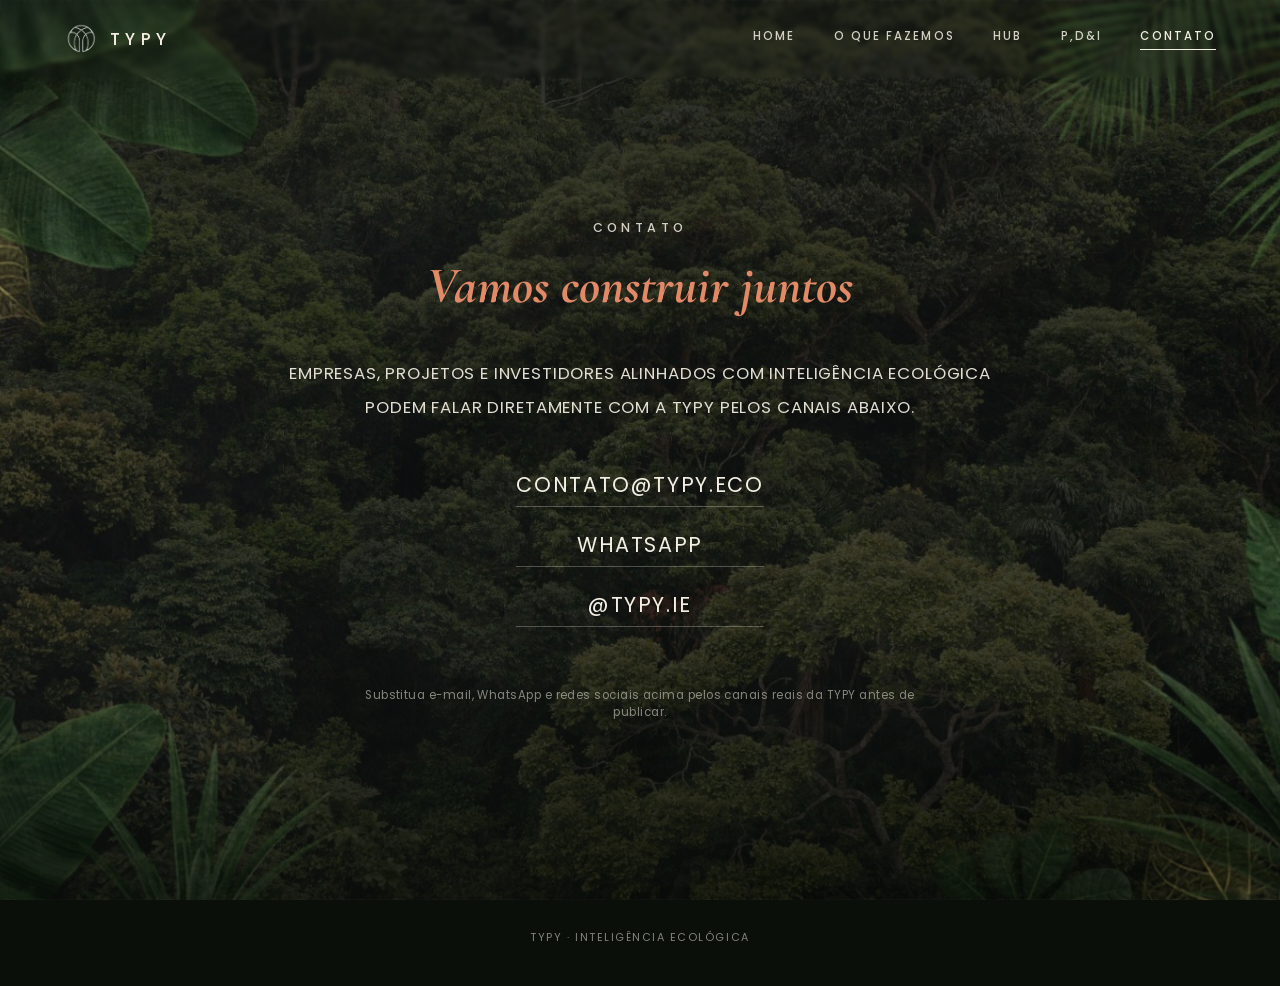
==== contato.html @ 2d9fed61 "Site inicial TYPY — Inteligencia Ecologica Repositorio dedicado ao site TYPY, migrado de site-bio/ty" ====
<!DOCTYPE html>
<html lang="pt-BR">
<head>
<meta charset="UTF-8">
<meta name="viewport" content="width=device-width, initial-scale=1.0">
<title>Contato — TYPY</title>
<meta name="description" content="Fale com a TYPY — Inteligência Ecológica.">
<link rel="preconnect" href="https://fonts.googleapis.com">
<link href="https://fonts.googleapis.com/css2?family=Cormorant+Garamond:ital,wght@0,400;0,500;0,600;1,400&family=Poppins:wght@300;400;500;600&display=swap" rel="stylesheet">
<link rel="stylesheet" href="assets/style.css">
</head>
<body>

<div class="forest-bg"></div>
<div class="vignette"></div>

<header class="nav">
  <a href="index.html" class="brand">
    <img class="brand-mark" src="images/logo-mark.png" alt="">
    <span class="brand-word">TYPY</span>
  </a>
  <nav class="nav-links">
    <a href="index.html">Home</a>
    <a href="o-que-fazemos.html">O Que Fazemos</a>
    <a href="hub.html">Hub</a>
    <a href="pdi.html">P,D&amp;I</a>
    <a href="contato.html" class="active">Contato</a>
  </nav>
  <button class="nav-toggle" aria-label="Abrir menu">☰</button>
</header>

<main>

  <section class="panel">
    <p class="eyebrow">Contato</p>
    <h1 class="insp-title">Vamos construir juntos</h1>
    <p class="ie-text" style="margin-top:0;">
      Empresas, projetos e investidores alinhados com Inteligência Ecológica
      podem falar diretamente com a TYPY pelos canais abaixo.
    </p>

    <div class="contact-list">
      <a href="mailto:contato@typy.eco">contato@typy.eco</a>
      <a href="https://wa.me/5500000000000" target="_blank" rel="noopener">WhatsApp</a>
      <a href="https://instagram.com/typy.ie" target="_blank" rel="noopener">@typy.ie</a>
    </div>

    <p class="note">Substitua e-mail, WhatsApp e redes sociais acima pelos canais reais da TYPY antes de publicar.</p>
  </section>

</main>

<footer class="site-footer">TYPY · Inteligência Ecológica</footer>

<script src="assets/main.js"></script>
</body>
</html>
---- assets/style.css ----
/* ============================================================
   TYPY — Inteligência Ecológica
   Folha de estilos compartilhada por todas as páginas
   ============================================================ */

* { margin: 0; padding: 0; box-sizing: border-box; }

:root {
  --forest-950: #0a0f0a;
  --forest-900: #10160f;
  --forest-800: #1b241a;
  --forest-700: #29342a;
  --coral: #e28a68;
  --coral-light: #eea988;
  --cream: #f3efe4;
  --gray: #b7b7ac;
  --line: rgba(243, 239, 228, 0.28);
  --font-sans: 'Poppins', sans-serif;
  --font-serif: 'Cormorant Garamond', serif;
}

html {
  scroll-behavior: smooth;
  scroll-snap-type: y proximity;
}

body {
  background: var(--forest-950);
  color: var(--cream);
  font-family: var(--font-sans);
  overflow-x: hidden;
}

a { color: inherit; text-decoration: none; }
ul { list-style: none; }
img { max-width: 100%; display: block; }

/* ---------- fundo de floresta (foto real) ---------- */

.forest-bg {
  position: fixed;
  inset: 0;
  z-index: -3;
  background: #0a0f0a url("../images/forest-bg.jpg") center / cover no-repeat;
}

/* vinheta leve — a própria foto já traz as folhas de canto e o escurecimento */
.vignette {
  position: fixed;
  inset: 0;
  z-index: -1;
  pointer-events: none;
  background:
    linear-gradient(180deg, rgba(6, 10, 6, 0.35) 0%, rgba(6, 10, 6, 0.1) 25%, rgba(6, 10, 6, 0.15) 70%, rgba(4, 7, 4, 0.55) 100%);
}

/* ---------- navegação ---------- */

.nav {
  position: fixed;
  top: 0;
  left: 0;
  right: 0;
  z-index: 50;
  display: flex;
  align-items: center;
  justify-content: space-between;
  padding: 22px clamp(20px, 5vw, 64px);
  backdrop-filter: blur(2px);
}

.brand {
  display: flex;
  align-items: center;
  gap: 12px;
}

.brand-mark { width: 34px; height: 34px; flex-shrink: 0; object-fit: contain; }

.brand-word {
  font-family: var(--font-sans);
  font-weight: 500;
  font-size: 1.05rem;
  letter-spacing: 0.32em;
}

.nav-links {
  display: flex;
  gap: clamp(18px, 3vw, 40px);
}

.nav-links a {
  font-size: 0.72rem;
  font-weight: 500;
  letter-spacing: 0.18em;
  text-transform: uppercase;
  padding-bottom: 4px;
  border-bottom: 1px solid transparent;
  white-space: nowrap;
  opacity: 0.85;
  transition: opacity 0.2s, border-color 0.2s;
}

.nav-links a:hover { opacity: 1; }

.nav-links a.active {
  opacity: 1;
  border-bottom-color: var(--cream);
}

.nav-toggle {
  display: none;
  background: none;
  border: none;
  color: var(--cream);
  font-size: 1.4rem;
  cursor: pointer;
}

@media (max-width: 820px) {
  .nav-links {
    position: fixed;
    top: 0;
    right: 0;
    height: 100vh;
    width: min(78vw, 320px);
    background: var(--forest-900);
    flex-direction: column;
    justify-content: center;
    align-items: flex-start;
    gap: 30px;
    padding: 40px;
    transform: translateX(100%);
    transition: transform 0.3s ease;
    box-shadow: -10px 0 40px rgba(0,0,0,0.4);
  }
  .nav-links.open { transform: translateX(0); }
  .nav-toggle { display: block; z-index: 60; }
}

/* ---------- painéis de tela cheia ---------- */

.panel {
  min-height: 100vh;
  min-height: 100svh;
  display: flex;
  flex-direction: column;
  align-items: center;
  justify-content: center;
  text-align: center;
  padding: 140px clamp(20px, 8vw, 120px) 100px;
  scroll-snap-align: start;
  position: relative;
}

.eyebrow {
  font-size: 0.78rem;
  font-weight: 500;
  letter-spacing: 0.35em;
  text-transform: uppercase;
  color: var(--cream);
  opacity: 0.85;
  margin-bottom: 18px;
}

.reveal {
  opacity: 0;
  transform: translateY(24px);
  transition: opacity 0.8s ease, transform 0.8s ease;
}
.reveal.in-view { opacity: 1; transform: translateY(0); }

/* ---------- home / hero ---------- */

.hero-mark {
  width: clamp(150px, 22vw, 260px);
  height: auto;
  margin-bottom: 28px;
  object-fit: contain;
}

.hero-word {
  font-family: var(--font-sans);
  font-weight: 500;
  font-size: clamp(3rem, 12vw, 7rem);
  letter-spacing: 0.28em;
  line-height: 1;
  margin-left: 0.28em; /* compensa o letter-spacing no centro óptico */
}

.hero-tagline {
  margin-top: 22px;
  font-size: clamp(1rem, 2.4vw, 1.4rem);
  letter-spacing: 0.22em;
  text-transform: uppercase;
  font-weight: 300;
  color: var(--cream);
}

/* ---------- seção IE ---------- */

.ie-big {
  font-family: var(--font-serif);
  font-weight: 500;
  color: var(--coral);
  font-size: clamp(5rem, 18vw, 11rem);
  line-height: 1;
}

.ie-sub {
  margin-top: 8px;
  font-size: clamp(1.1rem, 3vw, 1.8rem);
  letter-spacing: 0.28em;
  text-transform: uppercase;
  font-weight: 400;
}

.ie-text {
  margin-top: 36px;
  max-width: 760px;
  font-size: clamp(0.85rem, 1.6vw, 1.05rem);
  letter-spacing: 0.05em;
  text-transform: uppercase;
  line-height: 2;
  color: var(--cream);
  opacity: 0.92;
}

/* ---------- inspiração ---------- */

.insp-title {
  font-family: var(--font-serif);
  font-style: italic;
  color: var(--coral);
  font-size: clamp(1.8rem, 5vw, 3.2rem);
  margin-bottom: 40px;
}

.insp-lines {
  max-width: 780px;
  display: flex;
  flex-direction: column;
  gap: 26px;
}

.insp-lines p {
  font-size: clamp(0.95rem, 2vw, 1.3rem);
  text-transform: uppercase;
  letter-spacing: 0.04em;
  line-height: 1.6;
}

.insp-quote {
  font-style: italic;
  color: var(--gray);
}

.insp-final {
  margin-top: 12px;
  color: var(--coral);
  font-weight: 600;
  font-size: clamp(1.1rem, 2.4vw, 1.6rem) !important;
}

/* ---------- frentes (o que fazemos) ---------- */

.frentes {
  width: 100%;
  max-width: 900px;
  display: flex;
  flex-direction: column;
  gap: 40px;
}

.frente-row {
  display: flex;
  align-items: baseline;
  justify-content: center;
  gap: clamp(16px, 4vw, 48px);
  flex-wrap: wrap;
  text-align: left;
}

.frente-tag {
  font-family: var(--font-serif);
  font-weight: 600;
  color: var(--coral);
  font-size: clamp(2.2rem, 7vw, 4rem);
  line-height: 1;
}

.frente-copy h3 {
  font-size: clamp(1.1rem, 2.6vw, 1.6rem);
  font-weight: 500;
  margin-bottom: 6px;
}

.frente-copy p {
  font-size: clamp(0.8rem, 1.6vw, 1rem);
  color: var(--gray);
  max-width: 420px;
}

.frente-divider {
  width: 100%;
  height: 1px;
  background: var(--line);
}

/* ---------- objetivos ---------- */

.obj-list {
  display: flex;
  flex-direction: column;
  gap: 26px;
}

.obj-list li {
  font-size: clamp(1.1rem, 3.2vw, 1.8rem);
  letter-spacing: 0.06em;
  text-transform: uppercase;
  font-weight: 400;
}

.obj-final {
  margin-top: 20px;
}

.obj-final .fomentar {
  display: block;
  color: var(--coral);
  font-weight: 600;
  font-size: clamp(1.4rem, 4vw, 2.2rem);
  letter-spacing: 0.1em;
  text-transform: uppercase;
}

.obj-final .economia {
  display: block;
  color: var(--coral);
  font-weight: 400;
  font-size: clamp(1rem, 2.6vw, 1.4rem);
  letter-spacing: 0.14em;
  text-transform: uppercase;
  margin-top: 6px;
}

/* ---------- páginas de detalhe (HUB / P,D&I) ---------- */

.detail-tag {
  font-family: var(--font-serif);
  font-weight: 600;
  color: var(--coral);
  font-size: clamp(2.4rem, 8vw, 4.5rem);
  line-height: 1;
  margin-bottom: 14px;
}

.detail-title {
  font-size: clamp(1.3rem, 3.4vw, 2rem);
  font-weight: 500;
  margin-bottom: 10px;
}

.detail-subtitle {
  color: var(--gray);
  max-width: 560px;
  font-size: clamp(0.85rem, 1.8vw, 1.05rem);
  margin-bottom: 56px;
}

.pillars {
  width: 100%;
  max-width: 960px;
  display: grid;
  grid-template-columns: repeat(auto-fit, minmax(220px, 1fr));
  gap: 32px;
  text-align: left;
}

.pillar {
  border-top: 1px solid var(--line);
  padding-top: 18px;
}

.pillar-index {
  color: var(--coral);
  font-family: var(--font-serif);
  font-size: 1.4rem;
  font-weight: 600;
  display: block;
  margin-bottom: 8px;
}

.pillar h4 {
  font-size: 1rem;
  letter-spacing: 0.04em;
  text-transform: uppercase;
  margin-bottom: 8px;
}

.pillar p {
  color: var(--gray);
  font-size: 0.88rem;
  line-height: 1.6;
}

.note {
  margin-top: 60px;
  font-size: 0.72rem;
  letter-spacing: 0.04em;
  color: var(--gray);
  opacity: 0.7;
  max-width: 560px;
}

/* ---------- contato ---------- */

.contact-list {
  display: flex;
  flex-direction: column;
  gap: 22px;
  margin-top: 44px;
}

.contact-list a {
  font-size: clamp(1rem, 2.4vw, 1.3rem);
  letter-spacing: 0.08em;
  text-transform: uppercase;
  border-bottom: 1px solid var(--line);
  padding-bottom: 6px;
  transition: color 0.2s, border-color 0.2s;
}

.contact-list a:hover {
  color: var(--coral);
  border-color: var(--coral);
}

/* ---------- rodapé ---------- */

.site-footer {
  text-align: center;
  padding: 30px 20px 40px;
  font-size: 0.68rem;
  letter-spacing: 0.14em;
  text-transform: uppercase;
  color: var(--gray);
  opacity: 0.7;
}
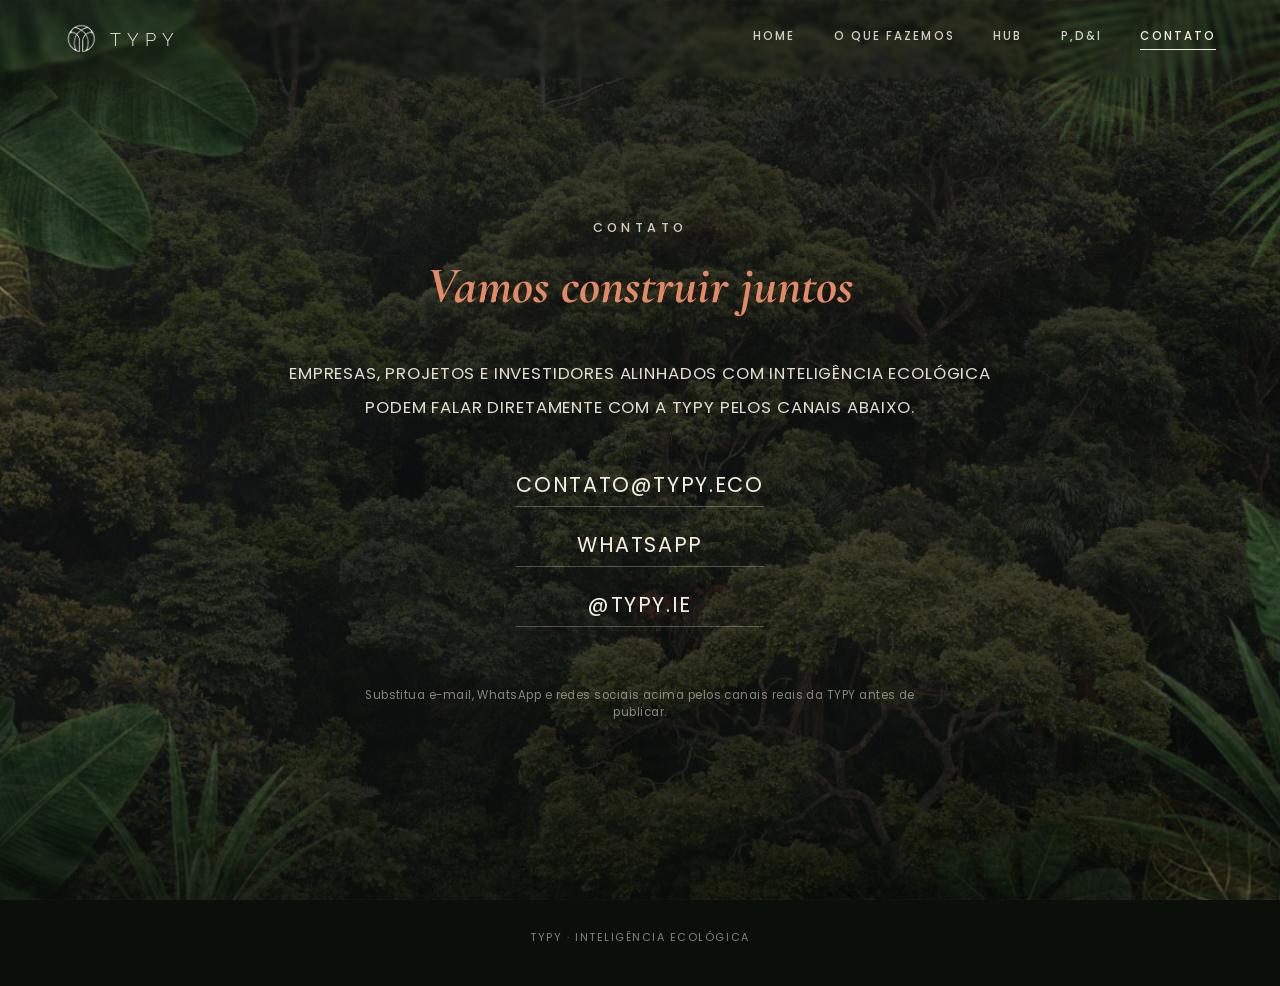
==== commit 7c5e99a6: "Remove halo metalico do logo e troca fonte do nome TYPY Logo: reprocessa o canal alfa do PNG (thresh" ====
--- a/contato.html
+++ b/contato.html
@@ -6,7 +6,7 @@
 <title>Contato — TYPY</title>
 <meta name="description" content="Fale com a TYPY — Inteligência Ecológica.">
 <link rel="preconnect" href="https://fonts.googleapis.com">
-<link href="https://fonts.googleapis.com/css2?family=Cormorant+Garamond:ital,wght@0,400;0,500;0,600;1,400&family=Poppins:wght@300;400;500;600&display=swap" rel="stylesheet">
+<link href="https://fonts.googleapis.com/css2?family=Cormorant+Garamond:ital,wght@0,400;0,500;0,600;1,400&family=Poppins:wght@300;400;500;600&family=Raleway:wght@100;200;300&display=swap" rel="stylesheet">
 <link rel="stylesheet" href="assets/style.css">
 </head>
 <body>
--- a/assets/style.css
+++ b/assets/style.css
@@ -17,6 +17,7 @@
   --line: rgba(243, 239, 228, 0.28);
   --font-sans: 'Poppins', sans-serif;
   --font-serif: 'Cormorant Garamond', serif;
+  --font-display: 'Raleway', sans-serif;
 }
 
 html {
@@ -78,9 +79,9 @@
 .brand-mark { width: 34px; height: 34px; flex-shrink: 0; object-fit: contain; }
 
 .brand-word {
-  font-family: var(--font-sans);
-  font-weight: 500;
-  font-size: 1.05rem;
+  font-family: var(--font-display);
+  font-weight: 300;
+  font-size: 1.15rem;
   letter-spacing: 0.32em;
 }
 
@@ -180,12 +181,12 @@
 }
 
 .hero-word {
-  font-family: var(--font-sans);
-  font-weight: 500;
+  font-family: var(--font-display);
+  font-weight: 100;
   font-size: clamp(3rem, 12vw, 7rem);
-  letter-spacing: 0.28em;
+  letter-spacing: 0.22em;
   line-height: 1;
-  margin-left: 0.28em; /* compensa o letter-spacing no centro óptico */
+  margin-left: 0.22em; /* compensa o letter-spacing no centro óptico */
 }
 
 .hero-tagline {
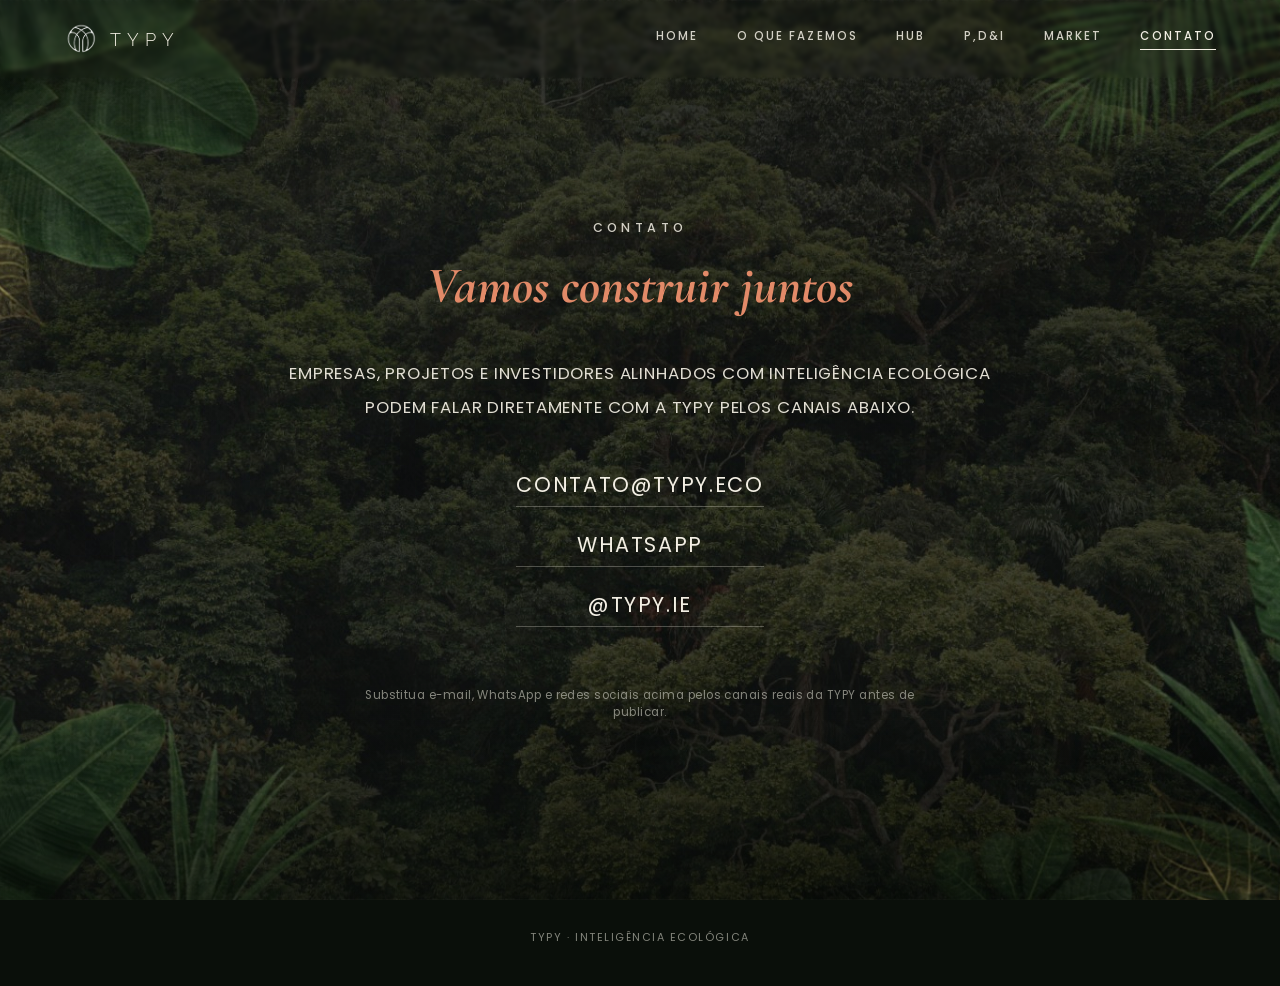
==== commit 34c743c8: "Adiciona pagina Market ao site TYPY Nova pagina market.html com 3 secoes: Moda Ecologica, Casa Ecolo" ====
--- a/contato.html
+++ b/contato.html
@@ -24,6 +24,7 @@
     <a href="o-que-fazemos.html">O Que Fazemos</a>
     <a href="hub.html">Hub</a>
     <a href="pdi.html">P,D&amp;I</a>
+    <a href="market.html">Market</a>
     <a href="contato.html" class="active">Contato</a>
   </nav>
   <button class="nav-toggle" aria-label="Abrir menu">☰</button>
--- a/assets/style.css
+++ b/assets/style.css
@@ -182,7 +182,7 @@
 
 .hero-word {
   font-family: var(--font-display);
-  font-weight: 100;
+  font-weight: 300;
   font-size: clamp(3rem, 12vw, 7rem);
   letter-spacing: 0.22em;
   line-height: 1;
